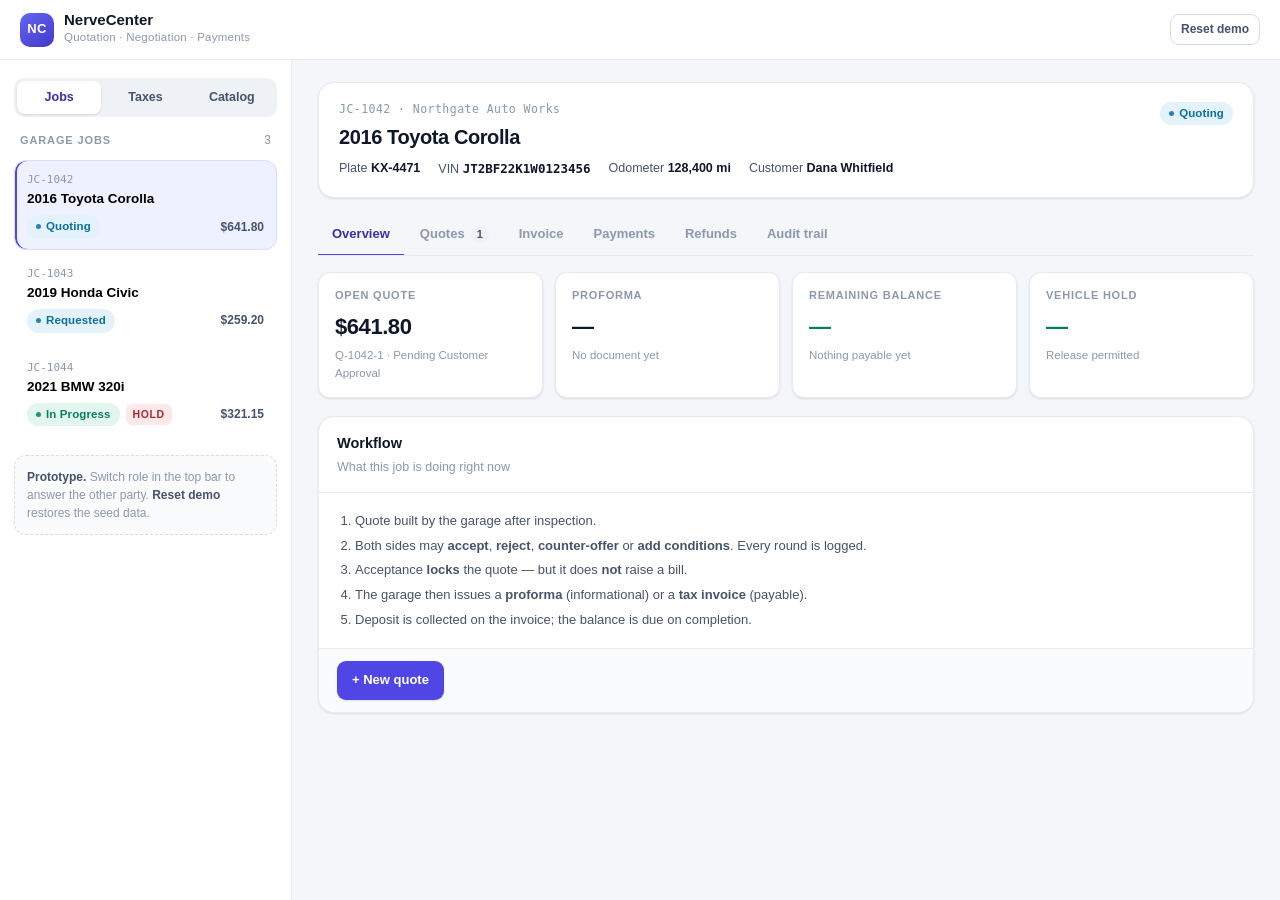
==== quotation-payment/index.html @ e53ef3d8 "." ====
<!doctype html>
<html lang="en">
  <head>
    <meta charset="utf-8" />
    <meta name="viewport" content="width=device-width, initial-scale=1" />
    <title>
      NerveCenter — Quotation, Negotiation &amp; Payments (UI Prototype)
    </title>
    <link rel="stylesheet" href="css/app.css" />
  </head>
  <body>
    <header class="topbar">
      <div class="brand">
        <div class="brand__mark">NC</div>
        <div>
          <div class="brand__name">NerveCenter</div>
          <div class="brand__sub">
            Quotation &middot; Negotiation &middot; Payments
          </div>
        </div>
      </div>

      <div class="topbar__right">
        <button type="button" class="btn btn--ghost btn--sm" data-act="reset">
          Reset demo
        </button>
      </div>
    </header>

    <div class="layout">
      <aside class="sidebar" id="sidebar"></aside>
      <main class="main" id="main"></main>
    </div>

    <div class="toasts" id="toasts"></div>
    <div class="modal" id="modal" hidden></div>

    <script src="js/store.js"></script>
    <script src="js/views.js"></script>
    <script src="js/app.js"></script>
  </body>
</html>
---- quotation-payment/css/app.css ----
/* =========================================================
   NerveCenter — Quotation / Payments prototype
   Plain CSS. No framework, no build step.
   ========================================================= */

:root {
  --bg: #f4f6f9;
  --surface: #ffffff;
  --surface-2: #fafbfd;
  --ink: #0f172a;
  --ink-2: #45536b;
  --muted: #8b98ad;

  --line: #e6eaf1;
  --line-strong: #d5dce8;

  --brand: #4f46e5;
  --brand-ink: #3730a3;
  --brand-soft: #eef1ff;

  --ok: #087f5b;
  --ok-soft: #e3f6ee;
  --warn: #b45309;
  --warn-soft: #fdf1d8;
  --danger: #c02626;
  --danger-soft: #fde8e8;
  --info: #0b6fa4;
  --info-soft: #e3f2fb;
  --violet: #6d28d9;
  --violet-soft: #f0e9ff;
  --neutral: #5c6b82;
  --neutral-soft: #eef1f5;

  --r-sm: 8px;
  --r-md: 12px;
  --r-lg: 16px;

  --shadow-1:
    0 1px 2px rgba(16, 24, 40, 0.05), 0 1px 3px rgba(16, 24, 40, 0.06);
  --shadow-2:
    0 4px 12px rgba(16, 24, 40, 0.08), 0 2px 4px rgba(16, 24, 40, 0.04);
  --shadow-3: 0 24px 48px rgba(16, 24, 40, 0.18);
}

* {
  box-sizing: border-box;
}

html,
body {
  height: 100%;
}

body {
  margin: 0;
  background: var(--bg);
  color: var(--ink);
  font:
    14px/1.55 -apple-system,
    BlinkMacSystemFont,
    "Segoe UI",
    Roboto,
    "Helvetica Neue",
    Arial,
    sans-serif;
  -webkit-font-smoothing: antialiased;
}

h1,
h2,
h3,
h4 {
  margin: 0;
  font-weight: 650;
  letter-spacing: -0.01em;
}
p {
  margin: 0;
}
code {
  font-family: ui-monospace, SFMono-Regular, Menlo, Consolas, monospace;
  font-size: 12px;
}
button {
  font: inherit;
}

/* ---------------- top bar ---------------- */
.topbar {
  height: 60px;
  display: flex;
  align-items: center;
  justify-content: space-between;
  gap: 16px;
  padding: 0 20px;
  background: var(--surface);
  border-bottom: 1px solid var(--line);
  position: sticky;
  top: 0;
  z-index: 40;
}

.brand {
  display: flex;
  align-items: center;
  gap: 10px;
}

.brand__mark {
  width: 34px;
  height: 34px;
  border-radius: 10px;
  background: linear-gradient(140deg, #6366f1, #4338ca);
  color: #fff;
  display: grid;
  place-items: center;
  font-weight: 700;
  font-size: 13px;
  letter-spacing: 0.02em;
}

.brand__name {
  font-weight: 700;
  font-size: 15px;
  line-height: 1.1;
}
.brand__sub {
  font-size: 11.5px;
  color: var(--muted);
  letter-spacing: 0.02em;
}

.topbar__right {
  display: flex;
  align-items: center;
  gap: 12px;
}
.topbar__label {
  font-size: 12px;
  color: var(--muted);
}

.segmented {
  display: inline-flex;
  background: var(--neutral-soft);
  border-radius: 999px;
  padding: 3px;
  gap: 2px;
}
.segmented button {
  border: 0;
  background: transparent;
  cursor: pointer;
  padding: 6px 14px;
  border-radius: 999px;
  font-size: 13px;
  font-weight: 550;
  color: var(--ink-2);
  transition: 0.15s;
}
.segmented button:hover {
  color: var(--ink);
}
.segmented button.is-active {
  background: var(--surface);
  color: var(--brand-ink);
  box-shadow: var(--shadow-1);
}

/* ---------------- layout ---------------- */
.layout {
  display: grid;
  grid-template-columns: 292px minmax(0, 1fr);
  min-height: calc(100vh - 60px);
}

.sidebar {
  border-right: 1px solid var(--line);
  background: var(--surface);
  padding: 18px 14px;
  overflow-y: auto;
}

.main {
  padding: 22px 26px 80px;
  overflow-x: hidden;
}

/* ---------------- sidebar ---------------- */
.side-head {
  display: flex;
  align-items: center;
  justify-content: space-between;
  padding: 0 6px 10px;
}
.side-head__title {
  font-size: 11px;
  font-weight: 700;
  letter-spacing: 0.08em;
  text-transform: uppercase;
  color: var(--muted);
}

.job-item {
  display: block;
  width: 100%;
  text-align: left;
  border: 1px solid transparent;
  background: transparent;
  border-radius: var(--r-md);
  padding: 10px 12px;
  margin-bottom: 4px;
  cursor: pointer;
  transition: 0.14s;
}
.job-item:hover {
  background: var(--surface-2);
  border-color: var(--line);
}
.job-item.is-active {
  background: var(--brand-soft);
  border-color: #d9ddff;
  box-shadow: inset 2px 0 0 var(--brand);
}
.job-item__no {
  font-size: 11px;
  color: var(--muted);
  font-family: ui-monospace, monospace;
}
.job-item__veh {
  font-weight: 600;
  font-size: 13.5px;
  margin: 1px 0 5px;
}
.job-item__foot {
  display: flex;
  align-items: center;
  gap: 6px;
  flex-wrap: wrap;
}
.job-item__amt {
  margin-left: auto;
  font-size: 12px;
  font-weight: 650;
  color: var(--ink-2);
}

.side-note {
  margin-top: 18px;
  padding: 12px;
  background: var(--surface-2);
  border: 1px dashed var(--line-strong);
  border-radius: var(--r-md);
  font-size: 12px;
  color: var(--muted);
  line-height: 1.5;
}
.side-note b {
  color: var(--ink-2);
}

/* ---------------- generic card ---------------- */
.card {
  background: var(--surface);
  border: 1px solid var(--line);
  border-radius: var(--r-lg);
  box-shadow: var(--shadow-1);
  margin-bottom: 18px;
  overflow: hidden;
}
.card__head {
  display: flex;
  align-items: flex-start;
  justify-content: space-between;
  gap: 14px;
  padding: 15px 18px;
  border-bottom: 1px solid var(--line);
}
.card__body {
  padding: 16px 18px;
}
.card__foot {
  padding: 12px 18px;
  border-top: 1px solid var(--line);
  background: var(--surface-2);
  display: flex;
  align-items: center;
  gap: 8px;
  flex-wrap: wrap;
}
.card__title {
  font-size: 14.5px;
  font-weight: 650;
  display: flex;
  align-items: center;
  gap: 8px;
  flex-wrap: wrap;
}
.card__sub {
  font-size: 12.5px;
  color: var(--muted);
  margin-top: 3px;
}

/* ---------------- job header ---------------- */
.jobhead {
  background: var(--surface);
  border: 1px solid var(--line);
  border-radius: var(--r-lg);
  box-shadow: var(--shadow-1);
  padding: 18px 20px;
  margin-bottom: 16px;
}
.jobhead__top {
  display: flex;
  justify-content: space-between;
  align-items: flex-start;
  gap: 18px;
  flex-wrap: wrap;
}
.jobhead__no {
  font-size: 11.5px;
  color: var(--muted);
  font-family: ui-monospace, monospace;
  letter-spacing: 0.04em;
}
.jobhead__title {
  font-size: 20px;
  font-weight: 680;
  margin: 3px 0 6px;
  letter-spacing: -0.02em;
}
.jobhead__meta {
  display: flex;
  gap: 18px;
  flex-wrap: wrap;
  font-size: 12.5px;
  color: var(--ink-2);
}
.jobhead__meta span b {
  color: var(--ink);
  font-weight: 600;
}

/* ---------------- tabs ---------------- */
.tabs {
  display: flex;
  gap: 2px;
  margin-bottom: 16px;
  border-bottom: 1px solid var(--line);
  overflow-x: auto;
}
.tabs button {
  border: 0;
  background: transparent;
  cursor: pointer;
  padding: 10px 14px;
  font-size: 13px;
  font-weight: 550;
  color: var(--muted);
  border-bottom: 2px solid transparent;
  margin-bottom: -1px;
  white-space: nowrap;
  transition: 0.14s;
}
.tabs button:hover {
  color: var(--ink-2);
}
.tabs button.is-active {
  color: var(--brand-ink);
  border-bottom-color: var(--brand);
}
.tabs .count {
  display: inline-block;
  margin-left: 6px;
  background: var(--neutral-soft);
  color: var(--ink-2);
  border-radius: 999px;
  padding: 0 6px;
  font-size: 11px;
  font-weight: 650;
}

/* ---------------- buttons ---------------- */
.btn {
  display: inline-flex;
  align-items: center;
  justify-content: center;
  gap: 6px;
  border-radius: 9px;
  border: 1px solid transparent;
  padding: 8px 14px;
  font-size: 13px;
  font-weight: 570;
  cursor: pointer;
  transition: 0.14s;
  white-space: nowrap;
}
.btn:active {
  transform: translateY(1px);
}
.btn--primary {
  background: var(--brand);
  color: #fff;
  box-shadow: var(--shadow-1);
}
.btn--primary:hover {
  background: #4338ca;
}
.btn--ghost {
  background: var(--surface);
  border-color: var(--line-strong);
  color: var(--ink-2);
}
.btn--ghost:hover {
  background: var(--surface-2);
  color: var(--ink);
  border-color: #c3cddd;
}
.btn--danger {
  background: var(--danger);
  color: #fff;
}
.btn--danger:hover {
  background: #a71f1f;
}
.btn--danger-soft {
  background: var(--danger-soft);
  color: var(--danger);
  border-color: #f6cccc;
}
.btn--danger-soft:hover {
  background: #fbd9d9;
}
.btn--ok {
  background: var(--ok);
  color: #fff;
}
.btn--ok:hover {
  background: #06694b;
}
.btn--sm {
  padding: 5px 10px;
  font-size: 12px;
}
.btn:disabled {
  opacity: 0.45;
  cursor: not-allowed;
  transform: none;
}

.link {
  background: none;
  border: 0;
  padding: 0;
  cursor: pointer;
  color: var(--brand);
  font-weight: 550;
  font-size: inherit;
  text-decoration: underline;
  text-underline-offset: 2px;
}
.link:hover {
  color: var(--brand-ink);
}

.icon-btn {
  border: 0;
  background: transparent;
  cursor: pointer;
  width: 30px;
  height: 30px;
  border-radius: 8px;
  display: grid;
  place-items: center;
  color: var(--muted);
  font-size: 15px;
}
.icon-btn:hover {
  background: var(--neutral-soft);
  color: var(--ink);
}

/* ---------------- pills / badges ---------------- */
.pill {
  display: inline-flex;
  align-items: center;
  gap: 5px;
  border-radius: 999px;
  padding: 3px 9px;
  font-size: 11.5px;
  font-weight: 620;
  letter-spacing: 0.01em;
  white-space: nowrap;
}
.pill::before {
  content: "";
  width: 5px;
  height: 5px;
  border-radius: 50%;
  background: currentColor;
  opacity: 0.85;
}
.pill--ok {
  background: var(--ok-soft);
  color: var(--ok);
}
.pill--warn {
  background: var(--warn-soft);
  color: var(--warn);
}
.pill--danger {
  background: var(--danger-soft);
  color: var(--danger);
}
.pill--info {
  background: var(--info-soft);
  color: var(--info);
}
.pill--violet {
  background: var(--violet-soft);
  color: var(--violet);
}
.pill--neutral {
  background: var(--neutral-soft);
  color: var(--neutral);
}

.tag {
  display: inline-block;
  border-radius: 6px;
  padding: 2px 7px;
  font-size: 10.5px;
  font-weight: 700;
  letter-spacing: 0.06em;
  text-transform: uppercase;
  background: var(--neutral-soft);
  color: var(--neutral);
}
.tag--std {
  background: var(--brand-soft);
  color: var(--brand-ink);
}
.tag--sup {
  background: var(--warn-soft);
  color: var(--warn);
}
.tag--set {
  background: #fde9e9;
  color: #a52a2a;
}
.tag--war {
  background: var(--violet-soft);
  color: var(--violet);
}
.tag--addon {
  background: var(--warn-soft);
  color: var(--warn);
}
.tag--hold {
  background: #fde9e9;
  color: #a52a2a;
}

/* ---------------- tables ---------------- */
.table {
  width: 100%;
  border-collapse: collapse;
  font-size: 13px;
}
.table th {
  text-align: left;
  font-size: 11px;
  font-weight: 700;
  letter-spacing: 0.06em;
  text-transform: uppercase;
  color: var(--muted);
  padding: 8px 12px;
  border-bottom: 1px solid var(--line);
  background: var(--surface-2);
}
.table td {
  padding: 10px 12px;
  border-bottom: 1px solid var(--line);
  vertical-align: top;
}
.table tr:last-child td {
  border-bottom: 0;
}
.table .num {
  text-align: right;
  font-variant-numeric: tabular-nums;
  white-space: nowrap;
}
.table .sub {
  font-size: 11.5px;
  color: var(--muted);
  margin-top: 2px;
}
.table--compact th,
.table--compact td {
  padding: 7px 10px;
}

.table input[type="text"],
.table input[type="number"] {
  width: 100%;
  border: 1px solid var(--line-strong);
  border-radius: 7px;
  padding: 6px 8px;
  font: inherit;
  font-size: 13px;
  background: var(--surface);
}
.table input:focus {
  outline: 2px solid var(--brand-soft);
  border-color: var(--brand);
}
.table input.num-input {
  text-align: right;
  font-variant-numeric: tabular-nums;
}

/* ---------------- totals block ---------------- */
.totals {
  margin-left: auto;
  width: 100%;
  max-width: 340px;
}
.totals__row {
  display: flex;
  justify-content: space-between;
  gap: 16px;
  padding: 6px 0;
  font-size: 13px;
  color: var(--ink-2);
}
.totals__row span:last-child {
  font-variant-numeric: tabular-nums;
  white-space: nowrap;
}
.totals__row--major {
  border-top: 1px solid var(--line-strong);
  margin-top: 6px;
  padding-top: 10px;
  font-size: 15px;
  font-weight: 700;
  color: var(--ink);
}
.totals__row--paid span:last-child {
  color: var(--ok);
}
.totals__row--due {
  background: var(--surface-2);
  margin: 4px -10px 0;
  padding: 10px;
  border-radius: 9px;
  font-weight: 700;
  color: var(--ink);
}
.totals__row--due.is-zero span:last-child {
  color: var(--ok);
}
.totals__row--due.is-due span:last-child {
  color: var(--danger);
}

/* ---------------- alerts / banners ---------------- */
.banner {
  display: flex;
  gap: 10px;
  align-items: flex-start;
  border-radius: var(--r-md);
  padding: 11px 14px;
  font-size: 12.5px;
  line-height: 1.5;
  margin: 0 0 14px;
  border: 1px solid transparent;
}
.banner b {
  font-weight: 650;
}
.banner--hold {
  background: var(--danger-soft);
  border-color: #f4c9c9;
  color: #8f1f1f;
}
.banner--warn {
  background: var(--warn-soft);
  border-color: #f2dfae;
  color: #83520a;
}
.banner--info {
  background: var(--info-soft);
  border-color: #c8e4f5;
  color: #0a547c;
}
.banner--ok {
  background: var(--ok-soft);
  border-color: #c3e9d8;
  color: #066447;
}
.banner__icon {
  font-size: 15px;
  line-height: 1.2;
}

/* ---------------- KPI grid ---------------- */
.kpis {
  display: grid;
  grid-template-columns: repeat(auto-fit, minmax(180px, 1fr));
  gap: 12px;
  margin-bottom: 18px;
}
.kpi {
  background: var(--surface);
  border: 1px solid var(--line);
  border-radius: var(--r-md);
  padding: 14px 16px;
  box-shadow: var(--shadow-1);
}
.kpi__label {
  font-size: 11px;
  font-weight: 700;
  letter-spacing: 0.07em;
  text-transform: uppercase;
  color: var(--muted);
}
.kpi__value {
  font-size: 22px;
  font-weight: 700;
  letter-spacing: -0.02em;
  margin-top: 6px;
  font-variant-numeric: tabular-nums;
}
.kpi__value.is-due {
  color: var(--danger);
}
.kpi__value.is-ok {
  color: var(--ok);
}
.kpi__hint {
  font-size: 11.5px;
  color: var(--muted);
  margin-top: 3px;
}

/* ---------------- quote card ---------------- */
.quote.is-locked {
  opacity: 0.96;
}
.quote__amount {
  font-size: 16px;
  font-weight: 700;
  font-variant-numeric: tabular-nums;
}

.conditions {
  list-style: none;
  margin: 0;
  padding: 0;
}
.conditions li {
  display: flex;
  gap: 8px;
  align-items: flex-start;
  padding: 7px 0;
  border-bottom: 1px dashed var(--line);
  font-size: 12.5px;
}
.conditions li:last-child {
  border-bottom: 0;
}
.conditions .who {
  font-size: 10px;
  font-weight: 700;
  letter-spacing: 0.06em;
  text-transform: uppercase;
  color: var(--muted);
  min-width: 62px;
  padding-top: 2px;
}

.turn-hint {
  font-size: 12.5px;
  color: var(--muted);
  display: flex;
  align-items: center;
  gap: 6px;
}
.turn-hint b {
  color: var(--ink-2);
}

/* ---------------- timeline ---------------- */
.timeline {
  list-style: none;
  margin: 0;
  padding: 0 0 0 4px;
}
.timeline li {
  position: relative;
  padding: 0 0 18px 22px;
  border-left: 2px solid var(--line);
}
.timeline li:last-child {
  border-left-color: transparent;
  padding-bottom: 0;
}
.timeline li::before {
  content: "";
  position: absolute;
  left: -7px;
  top: 3px;
  width: 12px;
  height: 12px;
  border-radius: 50%;
  background: var(--surface);
  border: 2px solid var(--line-strong);
}
.timeline li.is-garage::before {
  border-color: var(--brand);
}
.timeline li.is-customer::before {
  border-color: var(--ok);
}
.timeline li.is-system::before {
  border-color: var(--muted);
}
.tl__head {
  display: flex;
  align-items: center;
  gap: 8px;
  flex-wrap: wrap;
}
.tl__action {
  font-weight: 650;
  font-size: 13px;
}
.tl__actor {
  font-size: 10.5px;
  font-weight: 700;
  letter-spacing: 0.05em;
  text-transform: uppercase;
  padding: 1px 6px;
  border-radius: 5px;
  background: var(--neutral-soft);
  color: var(--neutral);
}
.tl__actor.is-garage {
  background: var(--brand-soft);
  color: var(--brand-ink);
}
.tl__actor.is-customer {
  background: var(--ok-soft);
  color: var(--ok);
}
.tl__time {
  font-size: 11.5px;
  color: var(--muted);
  margin-left: auto;
  font-variant-numeric: tabular-nums;
}
.tl__note {
  font-size: 12.5px;
  color: var(--ink-2);
  margin-top: 3px;
}
.tl__delta {
  font-size: 11.5px;
  color: var(--muted);
  margin-top: 3px;
  font-variant-numeric: tabular-nums;
}

/* ---------------- invoice document ---------------- */
.doc {
  padding: 22px 24px;
}
.doc__top {
  display: flex;
  justify-content: space-between;
  gap: 20px;
  flex-wrap: wrap;
  margin-bottom: 18px;
}
.doc__label {
  font-size: 11px;
  font-weight: 700;
  letter-spacing: 0.1em;
  text-transform: uppercase;
  color: var(--muted);
}
.doc__no {
  font-size: 20px;
  font-weight: 700;
  font-family: ui-monospace, monospace;
  letter-spacing: -0.02em;
}
.doc__meta {
  text-align: right;
  font-size: 12.5px;
  color: var(--ink-2);
}
.doc__meta div {
  margin-bottom: 3px;
}
.doc__meta b {
  color: var(--ink);
}
.doc__parties {
  display: flex;
  gap: 40px;
  flex-wrap: wrap;
  margin-bottom: 16px;
  font-size: 12.5px;
  color: var(--ink-2);
}

/* ---------------- voided documents ---------------- */
/* A void invoice is kept forever for the audit trail, but must never look
   like a live, payable document. */
.doc--void {
  opacity: 0.82;
}
.doc--void .doc__no {
  text-decoration: line-through;
  text-decoration-thickness: 2px;
  color: var(--ink-2);
}
.doc--void .table {
  color: var(--ink-2);
}

/* ---------------- forms ---------------- */
.field {
  margin-bottom: 12px;
}
.field label {
  display: block;
  font-size: 11.5px;
  font-weight: 650;
  color: var(--ink-2);
  margin-bottom: 5px;
}
.field input,
.field select,
.field textarea {
  width: 100%;
  border: 1px solid var(--line-strong);
  border-radius: 9px;
  padding: 9px 11px;
  font: inherit;
  font-size: 13.5px;
  background: var(--surface);
  color: var(--ink);
}
.field textarea {
  resize: vertical;
  min-height: 70px;
}
.field input:focus,
.field select:focus,
.field textarea:focus {
  outline: 3px solid var(--brand-soft);
  border-color: var(--brand);
}
.field__hint {
  font-size: 11.5px;
  color: var(--muted);
  margin-top: 4px;
}
.checkline {
  display: flex;
  gap: 9px;
  align-items: flex-start;
  font-size: 12.5px;
  color: var(--ink-2);
  margin: 4px 0 12px;
}
.checkline input {
  margin-top: 2px;
}

/* ---------------- modal ---------------- */
.modal {
  position: fixed;
  inset: 0;
  z-index: 100;
  display: grid;
  place-items: center;
  padding: 20px;
}
.modal[hidden] {
  display: none;
}
.modal::before {
  content: "";
  position: absolute;
  inset: 0;
  background: rgba(15, 23, 42, 0.45);
  backdrop-filter: blur(2px);
}
.modal-card {
  position: relative;
  width: min(520px, 100%);
  max-height: 88vh;
  overflow-y: auto;
  background: var(--surface);
  border-radius: var(--r-lg);
  box-shadow: var(--shadow-3);
  animation: pop 0.16s ease-out;
}
@keyframes pop {
  from {
    opacity: 0;
    transform: translateY(6px) scale(0.99);
  }
}
.modal-head {
  display: flex;
  justify-content: space-between;
  align-items: flex-start;
  gap: 14px;
  padding: 18px 20px 0;
}
.modal-head h3 {
  font-size: 16px;
}
.modal-sub {
  font-size: 12.5px;
  color: var(--muted);
  margin-top: 4px;
}
.modal-body {
  padding: 16px 20px 20px;
}
.modal-foot {
  display: flex;
  justify-content: flex-end;
  gap: 8px;
  margin-top: 18px;
}

/* ---------------- toasts ---------------- */
.toasts {
  position: fixed;
  right: 20px;
  bottom: 20px;
  z-index: 200;
  display: flex;
  flex-direction: column;
  gap: 8px;
}
.toast {
  background: var(--ink);
  color: #fff;
  padding: 11px 15px;
  border-radius: 10px;
  font-size: 13px;
  box-shadow: var(--shadow-2);
  max-width: 340px;
  animation: slide 0.18s ease-out;
}
.toast--ok {
  background: #0a6b4d;
}
.toast--warn {
  background: #8a5209;
}
.toast--danger {
  background: #a71f1f;
}
@keyframes slide {
  from {
    opacity: 0;
    transform: translateX(12px);
  }
}

/* ---------------- misc ---------------- */
.empty {
  text-align: center;
  padding: 44px 20px;
  color: var(--muted);
  border: 1px dashed var(--line-strong);
  border-radius: var(--r-lg);
  background: var(--surface);
}
.empty h4 {
  color: var(--ink-2);
  font-size: 14px;
  margin-bottom: 5px;
}
.empty p {
  font-size: 12.5px;
}

.row {
  display: flex;
  align-items: center;
  gap: 10px;
  flex-wrap: wrap;
}
.spacer {
  flex: 1;
}
.muted {
  color: var(--muted);
}
.sub {
  font-size: 12px;
  color: var(--muted);
}
.mono {
  font-family: ui-monospace, SFMono-Regular, Menlo, Consolas, monospace;
}
.nowrap {
  white-space: nowrap;
}

/* ---------------- sidebar nav + page head ---------------- */
.navlist {
  display: flex;
  gap: 2px;
  background: var(--neutral-soft);
  border-radius: 10px;
  padding: 3px;
  margin-bottom: 14px;
}
.navlist button {
  flex: 1;
  border: 0;
  background: transparent;
  cursor: pointer;
  padding: 7px 6px;
  border-radius: 8px;
  font-size: 12.5px;
  font-weight: 600;
  color: var(--ink-2);
  transition: 0.14s;
}
.navlist button:hover {
  color: var(--ink);
}
.navlist button.is-active {
  background: var(--surface);
  color: var(--brand-ink);
  box-shadow: var(--shadow-1);
}

.page-head {
  display: flex;
  align-items: flex-start;
  justify-content: space-between;
  gap: 18px;
  flex-wrap: wrap;
  margin-bottom: 18px;
}
.page-head h2 {
  font-size: 20px;
  letter-spacing: -0.02em;
}
.page-head p {
  max-width: 560px;
  margin-top: 4px;
  line-height: 1.5;
}

/* ---------------- tax chips ---------------- */
.taxchip {
  display: inline-block;
  margin-top: 3px;
  border-radius: 5px;
  padding: 1px 6px;
  font-size: 10.5px;
  font-weight: 700;
  letter-spacing: 0.04em;
  background: var(--info-soft);
  color: var(--info);
  font-family: ui-monospace, SFMono-Regular, Menlo, Consolas, monospace;
}
.taxchip--none {
  background: var(--neutral-soft);
  color: var(--muted);
  font-weight: 600;
}

.totals__row--tax span:first-child {
  color: var(--ink-2);
}
.totals__row--tax span:last-child {
  color: var(--info);
  font-weight: 600;
}

.table select.tax-select {
  width: 100%;
  border: 1px solid var(--line-strong);
  border-radius: 7px;
  padding: 6px 6px;
  font: inherit;
  font-size: 11.5px;
  background: var(--surface);
  color: var(--ink-2);
  cursor: pointer;
}
.table select.tax-select:focus {
  outline: 2px solid var(--brand-soft);
  border-color: var(--brand);
}

/* ---------------- service picker ---------------- */
.picker {
  max-height: 46vh;
  overflow-y: auto;
  border: 1px solid var(--line);
  border-radius: var(--r-md);
  padding: 6px 10px;
  background: var(--surface-2);
}
.picker__group {
  padding: 6px 0;
}
.picker__group + .picker__group {
  border-top: 1px solid var(--line);
}
.picker__cat {
  font-size: 10.5px;
  font-weight: 700;
  letter-spacing: 0.07em;
  text-transform: uppercase;
  color: var(--muted);
  padding: 4px 2px 6px;
}
.picker__row {
  display: flex;
  align-items: center;
  gap: 10px;
  padding: 7px 8px;
  border-radius: 8px;
  cursor: pointer;
  font-size: 13px;
}
.picker__row:hover {
  background: var(--surface);
}
.picker__row input {
  margin: 0;
}
.picker__name {
  flex: 1;
  color: var(--ink);
}
.picker__price {
  font-variant-numeric: tabular-nums;
  font-weight: 650;
  color: var(--ink-2);
}

/* ---------------- quote builder ---------------- */
.builder {
  display: grid;
  grid-template-columns: 336px minmax(0, 1fr);
  gap: 16px;
  align-items: start;
}
.builder__side {
  position: sticky;
  top: 76px;
  display: flex;
  flex-direction: column;
  max-height: calc(100vh - 110px);
  margin-bottom: 0;
}
.builder__main {
  margin-bottom: 0;
}

.svc-search {
  width: 100%;
  border: 1px solid var(--line-strong);
  border-radius: 9px;
  padding: 8px 11px;
  font: inherit;
  font-size: 13px;
  background: var(--surface);
  color: var(--ink);
}
.svc-search:focus {
  outline: 3px solid var(--brand-soft);
  border-color: var(--brand);
}

.svc-cats {
  display: flex;
  gap: 6px;
  flex-wrap: wrap;
  margin-top: 10px;
}
.svc-cat {
  border: 1px solid var(--line-strong);
  background: var(--surface);
  border-radius: 999px;
  padding: 4px 10px;
  font-size: 11.5px;
  font-weight: 600;
  color: var(--ink-2);
  cursor: pointer;
  transition: 0.14s;
}
.svc-cat:hover {
  background: var(--surface-2);
  color: var(--ink);
}
.svc-cat.is-active {
  background: var(--brand-soft);
  border-color: #d9ddff;
  color: var(--brand-ink);
}

.svc-list {
  overflow-y: auto;
  flex: 1;
  padding: 2px 8px 10px;
}
.svc-row {
  display: flex;
  align-items: center;
  gap: 8px;
  width: 100%;
  text-align: left;
  border: 1px solid transparent;
  background: transparent;
  border-radius: 9px;
  padding: 8px 10px;
  cursor: pointer;
  transition: 0.12s;
}
.svc-row:hover {
  background: var(--surface-2);
  border-color: var(--line);
}
.svc-row__name {
  flex: 1;
  font-size: 13px;
  color: var(--ink);
}
.svc-row__meta {
  display: flex;
  align-items: center;
  gap: 6px;
  font-size: 12px;
  font-weight: 650;
  color: var(--ink-2);
  font-variant-numeric: tabular-nums;
}
.svc-row__meta .taxchip {
  margin-top: 0;
}
.svc-row__add {
  color: var(--brand);
  font-weight: 800;
  width: 14px;
  text-align: center;
}

.inline-field {
  display: flex;
  align-items: center;
  gap: 6px;
  font-size: 12px;
  font-weight: 650;
  color: var(--ink-2);
}
.inline-field select,
.inline-field input {
  border: 1px solid var(--line-strong);
  border-radius: 7px;
  padding: 5px 7px;
  font: inherit;
  font-size: 12px;
  background: var(--surface);
  color: var(--ink);
}
.inline-field input {
  width: 62px;
  text-align: right;
  font-variant-numeric: tabular-nums;
}
.inline-field input:disabled {
  opacity: 0.45;
}

/* ---------------- responsive ---------------- */
@media (max-width: 920px) {
  .layout {
    grid-template-columns: 1fr;
  }
  .sidebar {
    border-right: 0;
    border-bottom: 1px solid var(--line);
  }
  .main {
    padding: 16px 14px 70px;
  }
  .jobhead__title {
    font-size: 17px;
  }
  .doc {
    padding: 16px;
  }
  .builder {
    grid-template-columns: 1fr;
  }
  .builder__side {
    position: static;
    max-height: none;
  }
  .svc-list {
    max-height: 320px;
  }
}
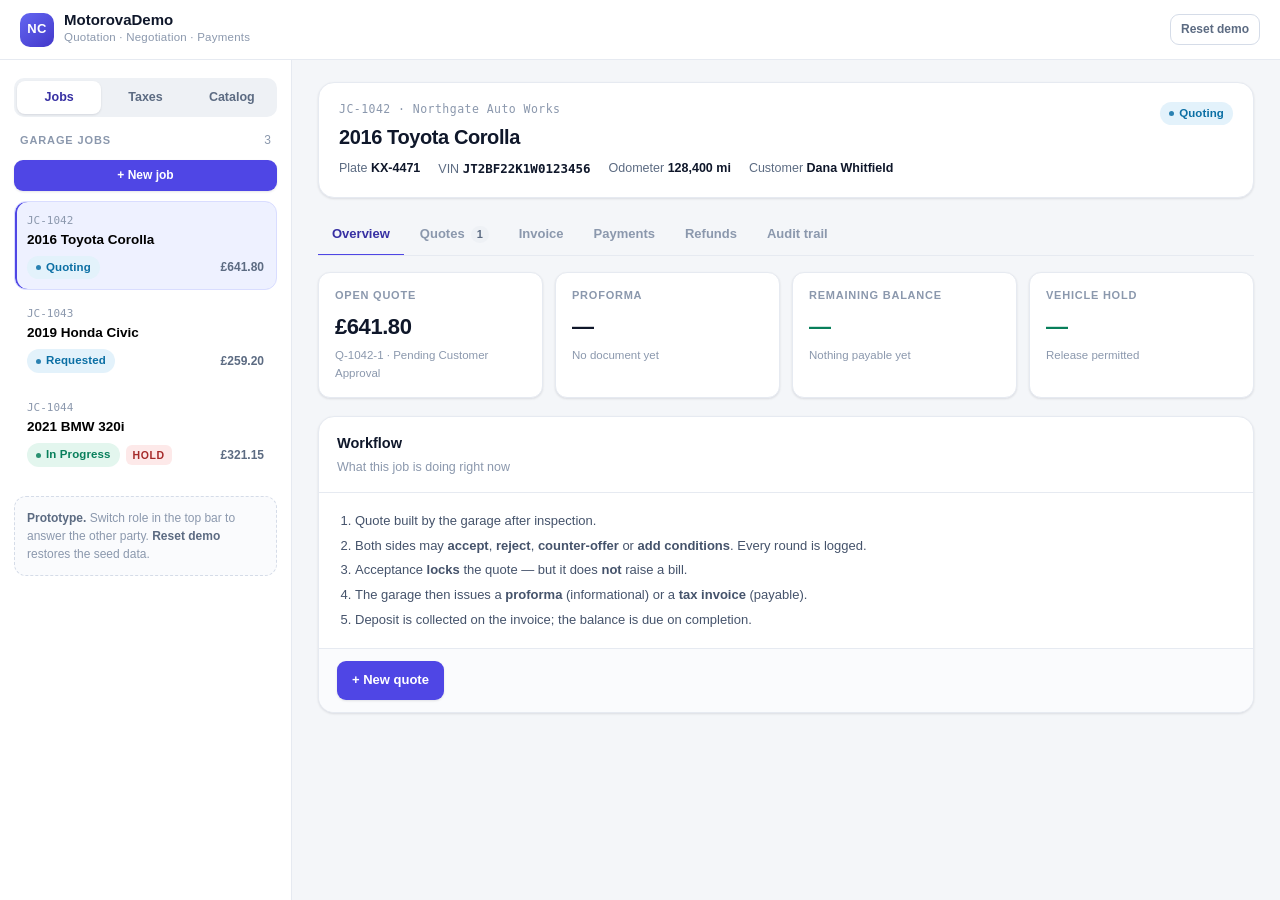
==== commit 17c57188: "name change" ====
--- a/quotation-payment/index.html
+++ b/quotation-payment/index.html
@@ -4,7 +4,7 @@
     <meta charset="utf-8" />
     <meta name="viewport" content="width=device-width, initial-scale=1" />
     <title>
-      NerveCenter — Quotation, Negotiation &amp; Payments (UI Prototype)
+      MotorovaDemo — Quotation, Negotiation &amp; Payments (UI Prototype)
     </title>
     <link rel="stylesheet" href="css/app.css" />
   </head>
@@ -13,7 +13,7 @@
       <div class="brand">
         <div class="brand__mark">NC</div>
         <div>
-          <div class="brand__name">NerveCenter</div>
+          <div class="brand__name">MotorovaDemo</div>
           <div class="brand__sub">
             Quotation &middot; Negotiation &middot; Payments
           </div>
--- a/quotation-payment/css/app.css
+++ b/quotation-payment/css/app.css
@@ -1,5 +1,5 @@
 /* =========================================================
-   NerveCenter — Quotation / Payments prototype
+   MotorovaDemo — Quotation / Payments prototype
    Plain CSS. No framework, no build step.
    ========================================================= */
 
@@ -155,7 +155,7 @@
   border-radius: 999px;
   font-size: 13px;
   font-weight: 550;
-  color: var(--ink-2);
+  color: var(--neutral);
   transition: 0.15s;
 }
 .segmented button:hover {
@@ -242,7 +242,7 @@
   margin-left: auto;
   font-size: 12px;
   font-weight: 650;
-  color: var(--ink-2);
+  color: var(--neutral);
 }
 
 .side-note {
@@ -256,7 +256,7 @@
   line-height: 1.5;
 }
 .side-note b {
-  color: var(--ink-2);
+  color: var(--neutral);
 }
 
 /* ---------------- generic card ---------------- */
@@ -335,7 +335,7 @@
   gap: 18px;
   flex-wrap: wrap;
   font-size: 12.5px;
-  color: var(--ink-2);
+  color: var(--neutral);
 }
 .jobhead__meta span b {
   color: var(--ink);
@@ -364,7 +364,7 @@
   transition: 0.14s;
 }
 .tabs button:hover {
-  color: var(--ink-2);
+  color: var(--neutral);
 }
 .tabs button.is-active {
   color: var(--brand-ink);
@@ -374,7 +374,7 @@
   display: inline-block;
   margin-left: 6px;
   background: var(--neutral-soft);
-  color: var(--ink-2);
+  color: var(--neutral);
   border-radius: 999px;
   padding: 0 6px;
   font-size: 11px;
@@ -410,7 +410,7 @@
 .btn--ghost {
   background: var(--surface);
   border-color: var(--line-strong);
-  color: var(--ink-2);
+  color: var(--neutral);
 }
 .btn--ghost:hover {
   background: var(--surface-2);
@@ -562,6 +562,233 @@
   color: #a52a2a;
 }
 
+/* ---------------- quote → invoice badge ---------------- */
+/* Answers "has this quote been invoiced, and where?" at a glance. */
+.badge {
+  display: inline-block;
+  border: 1px solid transparent;
+  border-radius: 999px;
+  padding: 2px 9px;
+  font-size: 11px;
+  font-weight: 650;
+  line-height: 1.5;
+  cursor: default;
+  font-family: inherit;
+}
+button.badge {
+  cursor: pointer;
+}
+button.badge:hover {
+  filter: brightness(0.96);
+  text-decoration: underline;
+}
+.badge--none {
+  background: var(--neutral-soft);
+  color: var(--neutral);
+  border-color: var(--line);
+}
+.badge--invoiced {
+  background: var(--brand-soft);
+  color: var(--brand-ink);
+  border-color: var(--brand-soft);
+}
+.badge--void {
+  background: var(--neutral-soft);
+  color: var(--neutral);
+  border-color: var(--line);
+  text-decoration: line-through;
+}
+
+/* ---------------- voided invoices accordion ---------------- */
+.voided-acc {
+  border: 1px solid var(--line);
+  border-radius: var(--r-md);
+  background: var(--surface);
+  margin-bottom: 16px;
+  overflow: hidden;
+}
+.voided-acc > summary,
+.voided-doc > summary {
+  display: flex;
+  align-items: center;
+  gap: 10px;
+  padding: 12px 18px;
+  cursor: pointer;
+  list-style: none;
+  user-select: none;
+}
+.voided-acc > summary::-webkit-details-marker,
+.voided-doc > summary::-webkit-details-marker {
+  display: none;
+}
+.voided-acc > summary:hover,
+.voided-doc > summary:hover {
+  background: var(--neutral-soft);
+}
+.voided-acc__chev {
+  display: inline-block;
+  transition: transform 0.15s;
+  color: var(--muted);
+  font-size: 11px;
+}
+.voided-acc[open] > summary .voided-acc__chev,
+.voided-doc[open] > summary .voided-acc__chev {
+  transform: rotate(90deg);
+}
+.voided-acc__title {
+  font-weight: 650;
+  font-size: 13.5px;
+  color: var(--ink);
+}
+.voided-acc__count {
+  border-radius: 999px;
+  padding: 1px 8px;
+  font-size: 11px;
+  font-weight: 700;
+  background: var(--neutral-soft);
+  color: var(--neutral);
+}
+.voided-acc__hint {
+  margin-left: auto;
+  font-size: 12px;
+  color: var(--muted);
+}
+.voided-acc__body {
+  border-top: 1px solid var(--line);
+  padding: 0 0 6px;
+}
+.voided-acc__docs {
+  padding: 6px 18px 10px;
+}
+.voided-doc {
+  border: 1px solid var(--line);
+  border-radius: 10px;
+  margin-bottom: 8px;
+  background: var(--bg);
+}
+.voided-doc > summary {
+  padding: 9px 14px;
+}
+.voided-doc .card {
+  margin: 0 10px 10px;
+}
+
+/* carried-forward row on a consolidated invoice */
+.totals__row--carried span:last-child {
+  color: var(--violet);
+  font-weight: 600;
+}
+
+/* ---------------- receipts block inside an invoice ---------------- */
+/* Deliberately styled as a separate, tinted panel: these are payments received,
+   not charges, and the invoice total above must not look like it includes them. */
+.rcpt-block {
+  margin-top: 14px;
+  border: 1px dashed var(--line-strong);
+  border-radius: var(--r-sm);
+  background: #fbfcfe;
+  overflow: hidden;
+}
+.rcpt-block__head {
+  display: flex;
+  align-items: baseline;
+  gap: 8px;
+  padding: 8px 12px;
+  border-bottom: 1px dashed var(--line-strong);
+  font-size: 10.5px;
+  font-weight: 700;
+  letter-spacing: 0.07em;
+  text-transform: uppercase;
+  color: var(--neutral);
+}
+.rcpt-block__note {
+  font-weight: 500;
+  letter-spacing: 0;
+  text-transform: none;
+  color: var(--muted);
+  font-size: 11.5px;
+}
+.rcpt-row {
+  display: flex;
+  align-items: center;
+  gap: 10px;
+  width: 100%;
+  padding: 7px 12px;
+  border: 0;
+  border-bottom: 1px solid var(--line);
+  background: transparent;
+  font: inherit;
+  font-size: 12.5px;
+  text-align: left;
+  cursor: pointer;
+  color: var(--ok);
+}
+.rcpt-row:last-child {
+  border-bottom: 0;
+}
+button.rcpt-row:hover {
+  background: var(--ok-soft);
+}
+.rcpt-row__no {
+  font-weight: 650;
+}
+.rcpt-row__meta {
+  color: var(--muted);
+  font-size: 11.5px;
+}
+.rcpt-row__amt {
+  margin-left: auto;
+  font-weight: 700;
+  font-variant-numeric: tabular-nums;
+}
+.rcpt-row--void {
+  color: var(--muted);
+  cursor: pointer;
+}
+.rcpt-row--void .rcpt-row__no,
+.rcpt-row--void .rcpt-row__amt {
+  text-decoration: line-through;
+}
+.rcpt-row__amt--void {
+  color: var(--muted);
+  font-weight: 500;
+}
+.rcpt-row--empty {
+  cursor: default;
+  color: var(--muted);
+}
+
+/* ---------------- print ---------------- */
+@media print {
+  .topbar,
+  .sidebar,
+  .toasts,
+  .modal,
+  .card__foot,
+  .tabs,
+  .voided-acc,
+  .voided-doc > summary {
+    display: none !important;
+  }
+  .layout,
+  .main {
+    display: block !important;
+    padding: 0 !important;
+    margin: 0 !important;
+    max-width: none !important;
+  }
+  .card,
+  .doc {
+    border: 0 !important;
+    box-shadow: none !important;
+    break-inside: avoid;
+  }
+  a {
+    color: inherit !important;
+    text-decoration: none !important;
+  }
+}
+
 /* ---------------- tables ---------------- */
 .table {
   width: 100%;
@@ -633,7 +860,7 @@
   gap: 16px;
   padding: 6px 0;
   font-size: 13px;
-  color: var(--ink-2);
+  color: var(--neutral);
 }
 .totals__row span:last-child {
   font-variant-numeric: tabular-nums;
@@ -789,7 +1016,7 @@
   gap: 6px;
 }
 .turn-hint b {
-  color: var(--ink-2);
+  color: var(--neutral);
 }
 
 /* ---------------- timeline ---------------- */
@@ -863,7 +1090,7 @@
 }
 .tl__note {
   font-size: 12.5px;
-  color: var(--ink-2);
+  color: var(--neutral);
   margin-top: 3px;
 }
 .tl__delta {
@@ -900,7 +1127,7 @@
 .doc__meta {
   text-align: right;
   font-size: 12.5px;
-  color: var(--ink-2);
+  color: var(--neutral);
 }
 .doc__meta div {
   margin-bottom: 3px;
@@ -914,7 +1141,7 @@
   flex-wrap: wrap;
   margin-bottom: 16px;
   font-size: 12.5px;
-  color: var(--ink-2);
+  color: var(--neutral);
 }
 
 /* ---------------- voided documents ---------------- */
@@ -926,10 +1153,10 @@
 .doc--void .doc__no {
   text-decoration: line-through;
   text-decoration-thickness: 2px;
-  color: var(--ink-2);
+  color: var(--neutral);
 }
 .doc--void .table {
-  color: var(--ink-2);
+  color: var(--neutral);
 }
 
 /* ---------------- forms ---------------- */
@@ -940,7 +1167,7 @@
   display: block;
   font-size: 11.5px;
   font-weight: 650;
-  color: var(--ink-2);
+  color: var(--neutral);
   margin-bottom: 5px;
 }
 .field input,
@@ -975,7 +1202,7 @@
   gap: 9px;
   align-items: flex-start;
   font-size: 12.5px;
-  color: var(--ink-2);
+  color: var(--neutral);
   margin: 4px 0 12px;
 }
 .checkline input {
@@ -1088,7 +1315,7 @@
   background: var(--surface);
 }
 .empty h4 {
-  color: var(--ink-2);
+  color: var(--neutral);
   font-size: 14px;
   margin-bottom: 5px;
 }
@@ -1137,7 +1364,7 @@
   border-radius: 8px;
   font-size: 12.5px;
   font-weight: 600;
-  color: var(--ink-2);
+  color: var(--neutral);
   transition: 0.14s;
 }
 .navlist button:hover {
@@ -1187,7 +1414,7 @@
 }
 
 .totals__row--tax span:first-child {
-  color: var(--ink-2);
+  color: var(--neutral);
 }
 .totals__row--tax span:last-child {
   color: var(--info);
@@ -1202,7 +1429,7 @@
   font: inherit;
   font-size: 11.5px;
   background: var(--surface);
-  color: var(--ink-2);
+  color: var(--neutral);
   cursor: pointer;
 }
 .table select.tax-select:focus {
@@ -1255,7 +1482,7 @@
 .picker__price {
   font-variant-numeric: tabular-nums;
   font-weight: 650;
-  color: var(--ink-2);
+  color: var(--neutral);
 }
 
 /* ---------------- quote builder ---------------- */
@@ -1305,7 +1532,7 @@
   padding: 4px 10px;
   font-size: 11.5px;
   font-weight: 600;
-  color: var(--ink-2);
+  color: var(--neutral);
   cursor: pointer;
   transition: 0.14s;
 }
@@ -1352,7 +1579,7 @@
   gap: 6px;
   font-size: 12px;
   font-weight: 650;
-  color: var(--ink-2);
+  color: var(--neutral);
   font-variant-numeric: tabular-nums;
 }
 .svc-row__meta .taxchip {
@@ -1371,7 +1598,7 @@
   gap: 6px;
   font-size: 12px;
   font-weight: 650;
-  color: var(--ink-2);
+  color: var(--neutral);
 }
 .inline-field select,
 .inline-field input {
